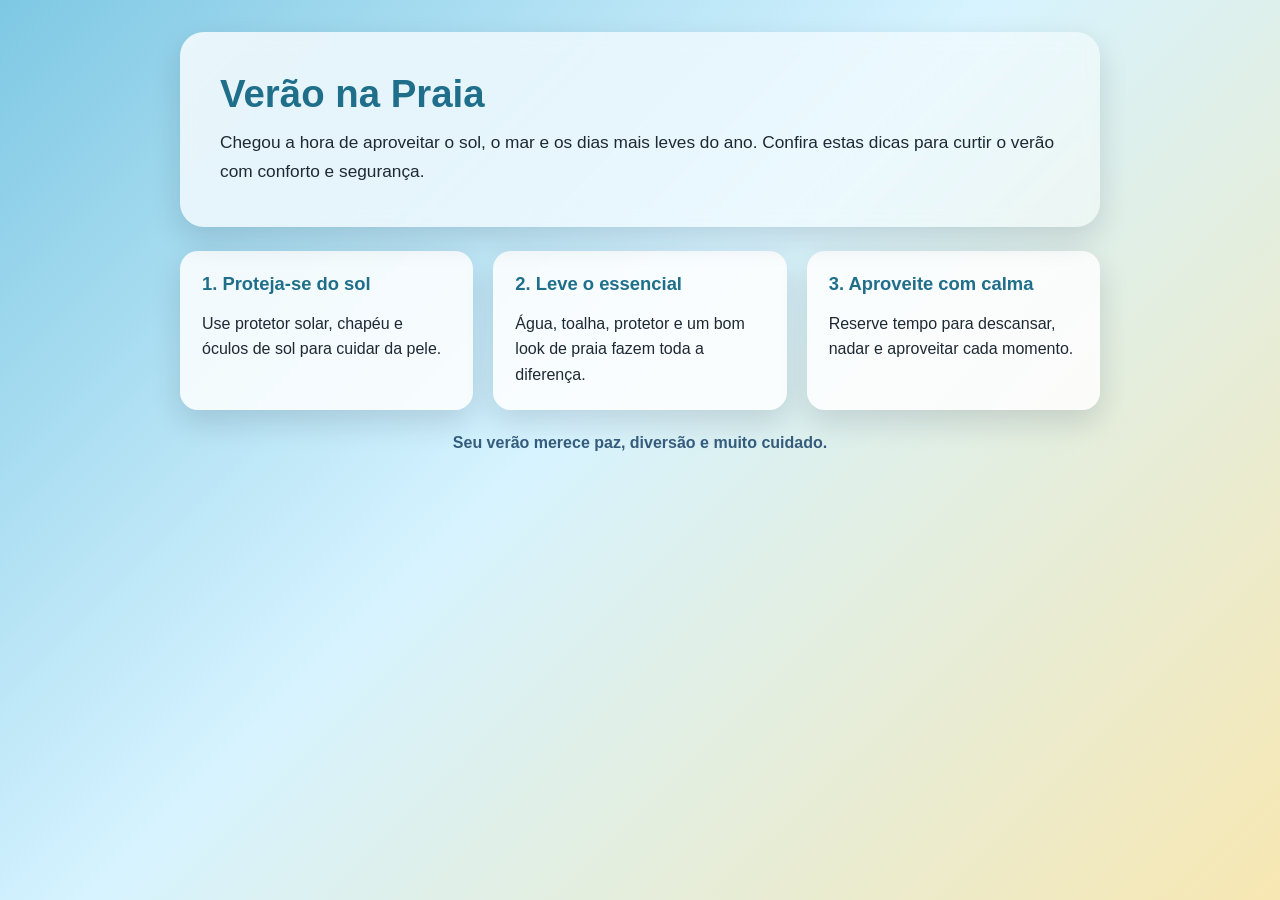
==== index.html @ 1e4e4488 "Alterado local do idex. Removi o index da pasta "SiteExemplo"." ====
<!doctype html>
<html lang="pt-BR">
  <head>
    <meta charset="UTF-8" />
    <meta name="viewport" content="width=device-width, initial-scale=1.0" />
    <title>Verão na Praia</title>
    <link rel="stylesheet" href="css/styles.css" />
  </head>
  <body>
    <main class="page">
      <section class="hero">
        <h1>Verão na Praia</h1>
        <p>
          Chegou a hora de aproveitar o sol, o mar e os dias mais leves do ano.
          Confira estas dicas para curtir o verão com conforto e segurança.
        </p>
      </section>

      <section class="tips">
        <article class="card">
          <h2>1. Proteja-se do sol</h2>
          <p>Use protetor solar, chapéu e óculos de sol para cuidar da pele.</p>
        </article>

        <article class="card">
          <h2>2. Leve o essencial</h2>
          <p>
            Água, toalha, protetor e um bom look de praia fazem toda a
            diferença.
          </p>
        </article>

        <article class="card">
          <h2>3. Aproveite com calma</h2>
          <p>Reserve tempo para descansar, nadar e aproveitar cada momento.</p>
        </article>
      </section>

      <footer class="footer">
        <p>Seu verão merece paz, diversão e muito cuidado.</p>
      </footer>
    </main>
  </body>
</html>
---- css/styles.css ----
:root {
  color-scheme: light;
  --sky: #7ec8e3;
  --sea: #1f6f8b;
  --sand: #f7e7b2;
  --text: #1f2933;
  --card: #ffffffd9;
  --shadow: 0 12px 30px rgba(15, 23, 42, 0.14);
}

* {
  box-sizing: border-box;
}

body {
  margin: 0;
  font-family: Arial, Helvetica, sans-serif;
  color: var(--text);
  background: linear-gradient(135deg, var(--sky) 0%, #d6f3ff 45%, var(--sand) 100%);
  min-height: 100vh;
}

.page {
  max-width: 960px;
  margin: 0 auto;
  padding: 32px 20px 48px;
}

.hero {
  background: linear-gradient(135deg, rgba(255,255,255,0.8), rgba(255,255,255,0.4));
  border-radius: 24px;
  padding: 40px;
  box-shadow: var(--shadow);
  backdrop-filter: blur(8px);
}

.hero h1 {
  margin: 0 0 12px;
  font-size: 2.4rem;
  color: var(--sea);
}

.hero p {
  margin: 0;
  font-size: 1.08rem;
  line-height: 1.7;
}

.tips {
  display: grid;
  grid-template-columns: repeat(auto-fit, minmax(220px, 1fr));
  gap: 20px;
  margin-top: 24px;
}

.card {
  background: var(--card);
  border-radius: 18px;
  padding: 22px;
  box-shadow: var(--shadow);
}

.card h2 {
  margin-top: 0;
  color: var(--sea);
  font-size: 1.15rem;
}

.card p {
  margin-bottom: 0;
  line-height: 1.6;
}

.footer {
  margin-top: 24px;
  text-align: center;
  color: #355c7d;
  font-weight: bold;
}
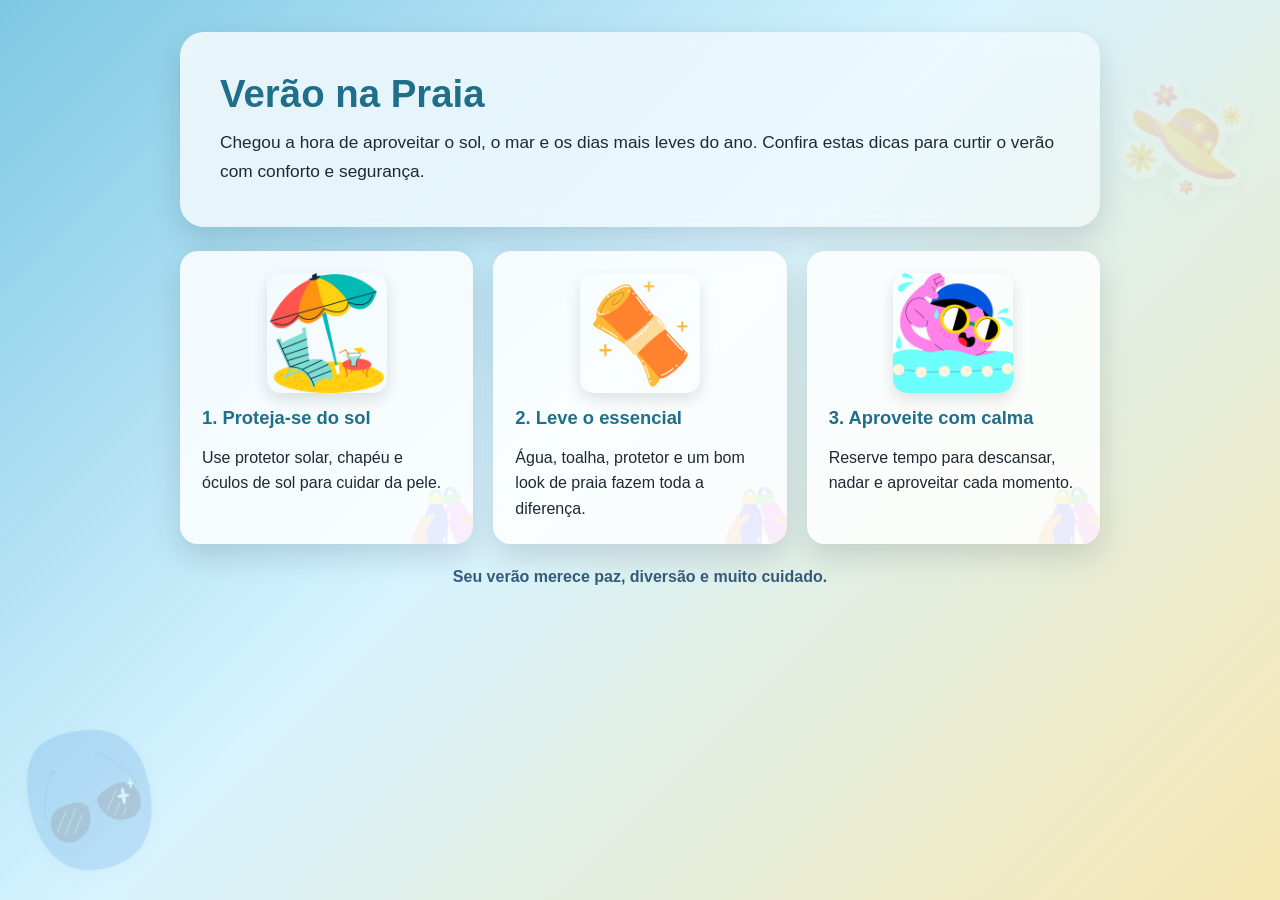
==== commit addbf6f6: "Imagens adicionadas" ====
--- a/index.html
+++ b/index.html
@@ -18,11 +18,13 @@
 
       <section class="tips">
         <article class="card">
+          <img src="css/imagens/beach.png" alt="Praia" />
           <h2>1. Proteja-se do sol</h2>
           <p>Use protetor solar, chapéu e óculos de sol para cuidar da pele.</p>
         </article>
 
         <article class="card">
+          <img src="css/imagens/toalha.png" alt="Toalha de praia" />
           <h2>2. Leve o essencial</h2>
           <p>
             Água, toalha, protetor e um bom look de praia fazem toda a
@@ -31,6 +33,7 @@
         </article>
 
         <article class="card">
+          <img src="css/imagens/nadar.png" alt="Pessoa nadando" />
           <h2>3. Aproveite com calma</h2>
           <p>Reserve tempo para descansar, nadar e aproveitar cada momento.</p>
         </article>
--- a/css/styles.css
+++ b/css/styles.css
@@ -18,6 +18,42 @@
   color: var(--text);
   background: linear-gradient(135deg, var(--sky) 0%, #d6f3ff 45%, var(--sand) 100%);
   min-height: 100vh;
+  position: relative;
+  overflow-x: hidden;
+}
+
+body::before,
+body::after {
+  content: "";
+  position: fixed;
+  width: 140px;
+  height: 140px;
+  opacity: 0.18;
+  pointer-events: none;
+  z-index: 0;
+  background-repeat: no-repeat;
+  background-size: contain;
+  background-position: center;
+  filter: drop-shadow(0 6px 10px rgba(0, 0, 0, 0.12));
+}
+
+body::before {
+  top: 70px;
+  right: 25px;
+  background-image: url("imagens/chapeu-de-pamela.png");
+  transform: rotate(10deg);
+}
+
+body::after {
+  bottom: 30px;
+  left: 20px;
+  background-image: url("imagens/oculos-de-sol.png");
+  transform: rotate(-8deg);
+}
+
+.page {
+  position: relative;
+  z-index: 1;
 }
 
 .page {
@@ -58,6 +94,38 @@
   border-radius: 18px;
   padding: 22px;
   box-shadow: var(--shadow);
+  position: relative;
+  overflow: hidden;
+  transition: transform 0.2s ease, box-shadow 0.2s ease;
+}
+
+.card:hover {
+  transform: translateY(-4px);
+  box-shadow: 0 16px 36px rgba(15, 23, 42, 0.2);
+}
+
+.card::before {
+  content: "";
+  position: absolute;
+  inset: auto -16px -18px auto;
+  width: 84px;
+  height: 84px;
+  background-image: url("imagens/garrafa-de-agua.png");
+  background-size: contain;
+  background-repeat: no-repeat;
+  opacity: 0.12;
+  pointer-events: none;
+  transform: rotate(-10deg);
+}
+
+.card img {
+  display: block;
+  width: 100%;
+  max-width: 120px;
+  height: auto;
+  margin: 0 auto 14px;
+  border-radius: 14px;
+  box-shadow: 0 6px 16px rgba(0, 0, 0, 0.12);
 }
 
 .card h2 {
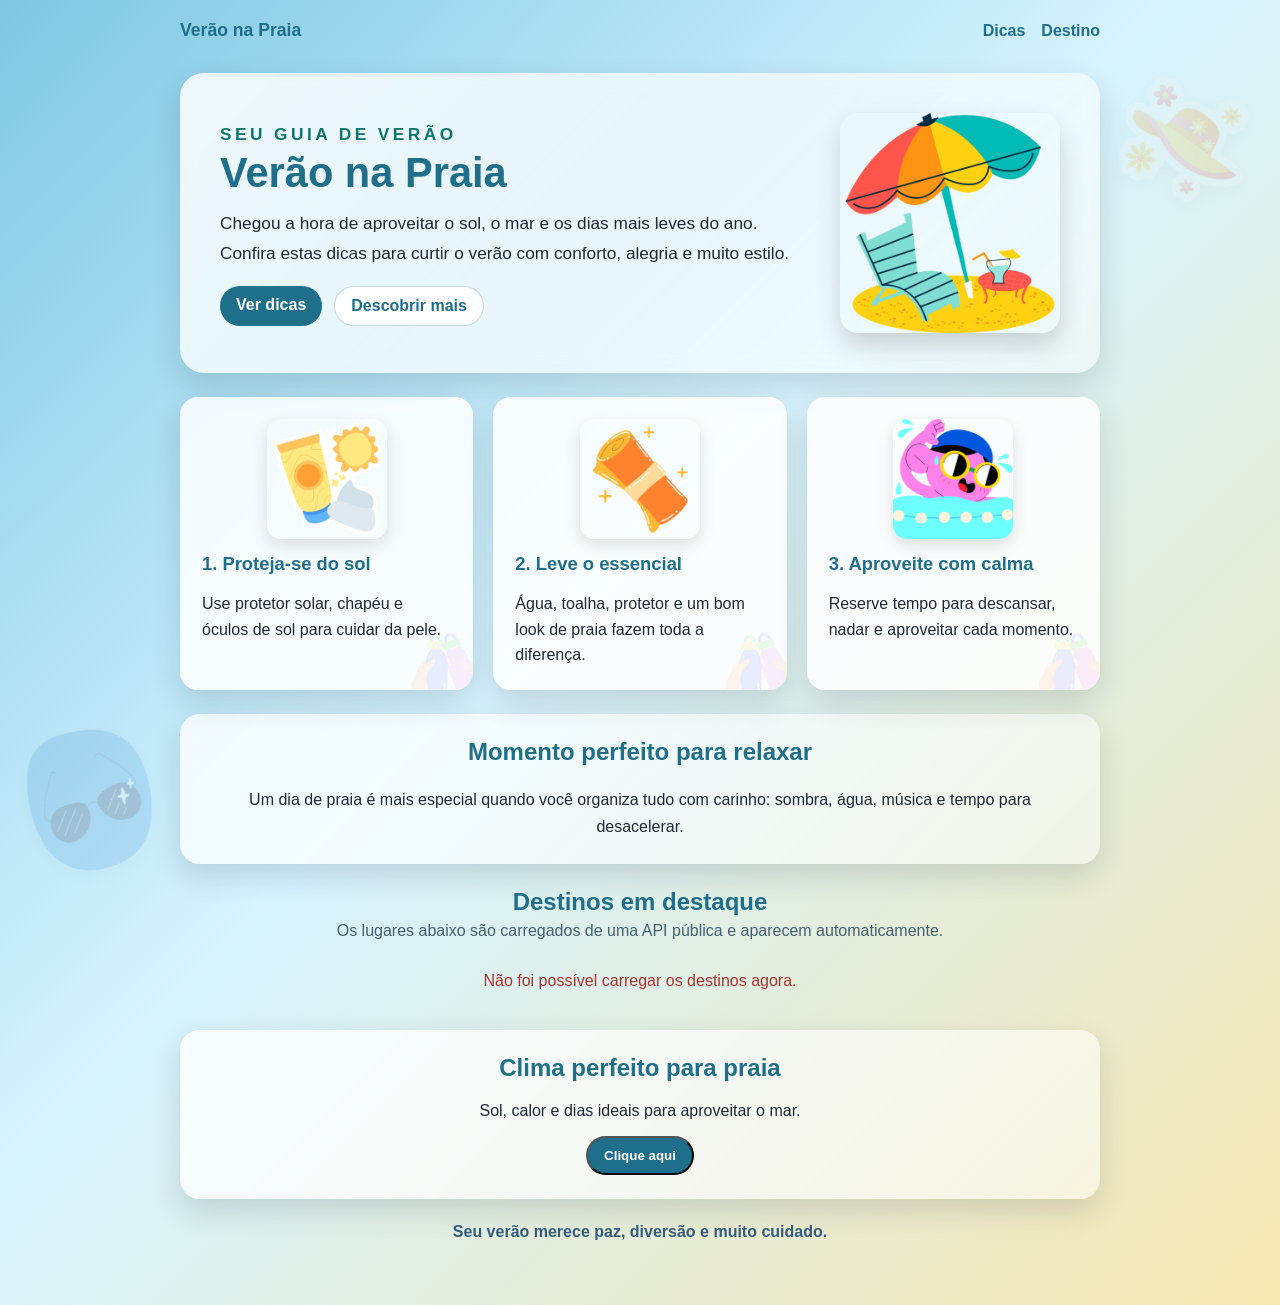
==== commit 6bb6e987: "v1 site completo" ====
--- a/index.html
+++ b/index.html
@@ -7,18 +7,41 @@
     <link rel="stylesheet" href="css/styles.css" />
   </head>
   <body>
+    <header class="topbar">
+      <a href="#" class="brand">Verão na Praia</a>
+      <nav class="nav-links">
+        <a href="#dicas">Dicas</a>
+        <a href="#destinos">Destino</a>
+      </nav>
+    </header>
+
     <main class="page">
       <section class="hero">
-        <h1>Verão na Praia</h1>
-        <p>
-          Chegou a hora de aproveitar o sol, o mar e os dias mais leves do ano.
-          Confira estas dicas para curtir o verão com conforto e segurança.
-        </p>
+        <div class="hero-content">
+          <div>
+            <p class="eyebrow">Seu guia de verão</p>
+            <h1>Verão na Praia</h1>
+            <p>
+              Chegou a hora de aproveitar o sol, o mar e os dias mais leves do
+              ano. Confira estas dicas para curtir o verão com conforto, alegria
+              e muito estilo.
+            </p>
+            <div class="buttons">
+              <a href="#dicas" class="btn btn-primary">Ver dicas</a>
+              <a href="#destinos" class="btn btn-secondary">Descobrir mais</a>
+            </div>
+          </div>
+          <img
+            class="hero-image"
+            src="css/imagens/beach.png"
+            alt="Praia ensolarada"
+          />
+        </div>
       </section>
 
-      <section class="tips">
+      <section id="dicas" class="tips">
         <article class="card">
-          <img src="css/imagens/beach.png" alt="Praia" />
+          <img src="css/imagens/protetor-solar.png" alt="Protetor solar" />
           <h2>1. Proteja-se do sol</h2>
           <p>Use protetor solar, chapéu e óculos de sol para cuidar da pele.</p>
         </article>
@@ -39,9 +62,81 @@
         </article>
       </section>
 
+      <section id="destinos" class="highlight">
+        <h2>Momento perfeito para relaxar</h2>
+        <p>
+          Um dia de praia é mais especial quando você organiza tudo com carinho:
+          sombra, água, música e tempo para desacelerar.
+        </p>
+      </section>
+
+      <section class="api-section" aria-live="polite">
+        <div class="section-title">
+          <h2>Destinos em destaque</h2>
+          <p>
+            Os lugares abaixo são carregados de uma API pública e aparecem
+            automaticamente.
+          </p>
+        </div>
+        <div id="destinos-api" class="api-grid">
+          <p class="api-loading">Carregando destinos...</p>
+        </div>
+      </section>
+
+      <section class="weather-card">
+        <h2>Clima perfeito para praia</h2>
+        <p>Sol, calor e dias ideais para aproveitar o mar.</p>
+        <button
+          class="btn btn-primary"
+          type="button"
+          onclick="this.innerText = 'Preparado para o verão!'"
+        >
+          Clique aqui
+        </button>
+      </section>
+
       <footer class="footer">
         <p>Seu verão merece paz, diversão e muito cuidado.</p>
       </footer>
     </main>
+
+    <script>
+      async function carregarDestinos() {
+        const container = document.getElementById("destinos-api");
+
+        try {
+          const resposta = await fetch(
+            "https://restcountries.com/v3.1/all?fields=name,capital,flags",
+          );
+          const dados = await resposta.json();
+
+          const destinos = dados
+            .filter((pais) => pais.capital && pais.capital.length)
+            .slice(0, 6)
+            .map((pais) => ({
+              nome: pais.name.common,
+              capital: pais.capital[0],
+              bandeira: pais.flags?.png || "",
+            }));
+
+          container.innerHTML = destinos
+            .map(
+              (destino) => `
+                <article class="api-card">
+                  <img src="${destino.bandeira}" alt="Bandeira de ${destino.nome}" />
+                  <h3>${destino.nome}</h3>
+                  <p>Capital: ${destino.capital}</p>
+                </article>
+              `,
+            )
+            .join("");
+        } catch (erro) {
+          container.innerHTML =
+            '<p class="api-error">Não foi possível carregar os destinos agora.</p>';
+        }
+      }
+
+      carregarDestinos();
+    </script>
   </body>
 </html>
--- a/css/styles.css
+++ b/css/styles.css
@@ -20,6 +20,34 @@
   min-height: 100vh;
   position: relative;
   overflow-x: hidden;
+  scroll-behavior: smooth;
+}
+
+.topbar {
+  display: flex;
+  justify-content: space-between;
+  align-items: center;
+  max-width: 960px;
+  margin: 0 auto;
+  padding: 20px 20px 0;
+}
+
+.brand {
+  color: var(--sea);
+  font-weight: 700;
+  font-size: 1.1rem;
+  text-decoration: none;
+}
+
+.nav-links {
+  display: flex;
+  gap: 16px;
+}
+
+.nav-links a {
+  color: var(--sea);
+  text-decoration: none;
+  font-weight: 600;
 }
 
 body::before,
@@ -63,16 +91,33 @@
 }
 
 .hero {
-  background: linear-gradient(135deg, rgba(255,255,255,0.8), rgba(255,255,255,0.4));
+  background: linear-gradient(135deg, rgba(255,255,255,0.85), rgba(255,255,255,0.45));
   border-radius: 24px;
   padding: 40px;
   box-shadow: var(--shadow);
   backdrop-filter: blur(8px);
+  animation: fadeUp 0.7s ease both;
+}
+
+.hero-content {
+  display: flex;
+  align-items: center;
+  justify-content: space-between;
+  gap: 24px;
+}
+
+.eyebrow {
+  margin: 0 0 8px;
+  font-size: 0.9rem;
+  font-weight: bold;
+  text-transform: uppercase;
+  letter-spacing: 0.2em;
+  color: #0f766e;
 }
 
 .hero h1 {
   margin: 0 0 12px;
-  font-size: 2.4rem;
+  font-size: 2.6rem;
   color: var(--sea);
 }
 
@@ -80,6 +125,39 @@
   margin: 0;
   font-size: 1.08rem;
   line-height: 1.7;
+}
+
+.hero-image {
+  width: 220px;
+  height: auto;
+  border-radius: 18px;
+  box-shadow: 0 12px 24px rgba(0, 0, 0, 0.16);
+}
+
+.buttons {
+  display: flex;
+  flex-wrap: wrap;
+  gap: 12px;
+  margin-top: 18px;
+}
+
+.btn {
+  display: inline-block;
+  padding: 10px 16px;
+  border-radius: 999px;
+  text-decoration: none;
+  font-weight: 700;
+}
+
+.btn-primary {
+  background: var(--sea);
+  color: white;
+}
+
+.btn-secondary {
+  background: white;
+  color: var(--sea);
+  border: 1px solid rgba(31, 111, 139, 0.25);
 }
 
 .tips {
@@ -139,9 +217,147 @@
   line-height: 1.6;
 }
 
+.highlight {
+  margin-top: 24px;
+  background: linear-gradient(135deg, rgba(255,255,255,0.78), rgba(255,255,255,0.45));
+  border-radius: 20px;
+  padding: 24px 28px;
+  text-align: center;
+  box-shadow: var(--shadow);
+}
+
+.highlight h2 {
+  margin-top: 0;
+  color: var(--sea);
+}
+
+.highlight p {
+  margin-bottom: 0;
+  line-height: 1.7;
+}
+
+.api-section {
+  margin-top: 24px;
+}
+
+.section-title {
+  text-align: center;
+  margin-bottom: 16px;
+}
+
+.section-title h2 {
+  margin: 0 0 6px;
+  color: var(--sea);
+}
+
+.section-title p {
+  margin: 0;
+  color: #456070;
+}
+
+.api-grid {
+  display: grid;
+  grid-template-columns: repeat(auto-fit, minmax(180px, 1fr));
+  gap: 16px;
+}
+
+.api-card {
+  background: rgba(255, 255, 255, 0.85);
+  border-radius: 16px;
+  padding: 16px;
+  box-shadow: var(--shadow);
+  text-align: center;
+  transition: transform 0.2s ease, box-shadow 0.2s ease;
+}
+
+.api-card:hover {
+  transform: translateY(-3px);
+  box-shadow: 0 14px 28px rgba(15, 23, 42, 0.16);
+}
+
+.api-card img {
+  width: 100%;
+  max-height: 90px;
+  object-fit: cover;
+  border-radius: 10px;
+  margin-bottom: 10px;
+}
+
+.api-card h3 {
+  margin: 0 0 6px;
+  color: var(--sea);
+  font-size: 1rem;
+}
+
+.api-card p {
+  margin: 0;
+  color: #456070;
+}
+
+.api-loading,
+.api-error {
+  text-align: center;
+  color: #456070;
+  grid-column: 1 / -1;
+}
+
+.api-error {
+  color: #a33;
+}
+
+.weather-card {
+  margin-top: 24px;
+  background: linear-gradient(135deg, rgba(255,255,255,0.82), rgba(255,255,255,0.5));
+  border-radius: 20px;
+  padding: 24px;
+  text-align: center;
+  box-shadow: var(--shadow);
+}
+
+.weather-card h2 {
+  margin-top: 0;
+  color: var(--sea);
+}
+
+.weather-card p {
+  margin-bottom: 16px;
+}
+
 .footer {
   margin-top: 24px;
   text-align: center;
   color: #355c7d;
   font-weight: bold;
 }
+
+@media (max-width: 700px) {
+  .topbar {
+    flex-direction: column;
+    gap: 8px;
+  }
+
+  .hero-content {
+    flex-direction: column;
+    text-align: center;
+  }
+
+  .hero-image {
+    width: 100%;
+    max-width: 260px;
+  }
+
+  .buttons {
+    justify-content: center;
+  }
+}
+
+@keyframes fadeUp {
+  from {
+    opacity: 0;
+    transform: translateY(20px);
+  }
+  to {
+    opacity: 1;
+    transform: translateY(0);
+  }
+}
